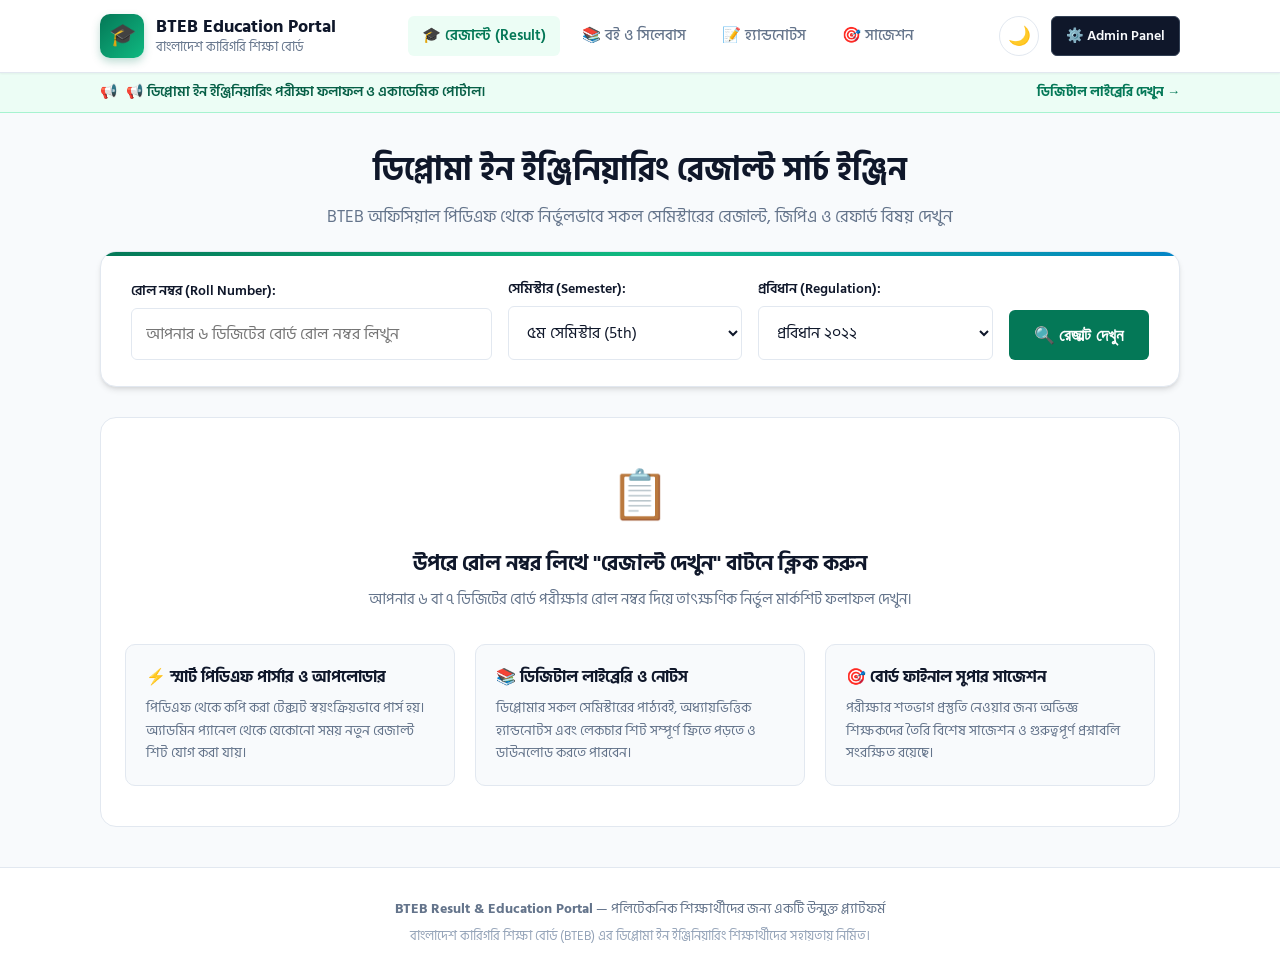
==== index.html @ e3c7a49f "Enforce 100% real PDF results with zero demo policy, and implement multi-PDF non-blocking streaming " ====
<!DOCTYPE html>
<html lang="bn">
<head>
    <meta charset="UTF-8">
    <meta name="viewport" content="width=device-width, initial-scale=1.0">
    <title>BTEB Result & Education Portal | বাংলাদেশ কারিগরি শিক্ষা বোর্ড</title>
    <meta name="description" content="বাংলাদেশ কারিগরি শিক্ষা বোর্ডের পলিটেকনিক শিক্ষার্থীদের জন্য আধুনিক রেজাল্ট সার্চ ইঞ্জিন ও শিক্ষা পোর্টাল">
    <link rel="stylesheet" href="css/style.css">
    <link rel="stylesheet" href="css/print.css" media="print">
    <!-- Google Fonts for Bengali -->
    <link rel="preconnect" href="https://fonts.googleapis.com">
    <link rel="preconnect" href="https://fonts.gstatic.com" crossorigin>
    <link href="https://fonts.googleapis.com/css2?family=Hind+Siliguri:wght@400;500;600;700;800&display=swap" rel="stylesheet">
</head>
<body>

    <!-- ================= Top Navbar ================= -->
    <header class="navbar no-print">
        <div class="container">
            <a href="index.html" class="nav-brand">
                <div class="logo-badge">🎓</div>
                <div class="brand-text">
                    <h1 id="brandPortalTitle">BTEB Education Portal</h1>
                    <p>বাংলাদেশ কারিগরি শিক্ষা বোর্ড</p>
                </div>
            </a>

            <!-- Modular Navigation Menu -->
            <nav>
                <ul class="nav-menu">
                    <li>
                        <a href="index.html" class="nav-link active" id="navLinkResult">
                            <span>🎓 রেজাল্ট (Result)</span>
                            <span class="nav-badge" id="badgeResult" style="display:none;">Active</span>
                        </a>
                    </li>
                    <li>
                        <a href="materials.html?cat=book" class="nav-link" id="navLinkBooks">
                            <span>📚 বই ও সিলেবাস</span>
                            <span class="nav-badge" id="badgeBooks">Active</span>
                        </a>
                    </li>
                    <li>
                        <a href="materials.html?cat=note" class="nav-link" id="navLinkNotes">
                            <span>📝 হ্যান্ডনোটস</span>
                            <span class="nav-badge" id="badgeNotes">Active</span>
                        </a>
                    </li>
                    <li>
                        <a href="materials.html?cat=suggestion" class="nav-link" id="navLinkSuggestions">
                            <span>🎯 সাজেশন</span>
                            <span class="nav-badge" id="badgeSuggestions">Active</span>
                        </a>
                    </li>
                </ul>
            </nav>

            <div class="nav-actions">
                <button type="button" class="theme-toggle-btn no-print" id="themeToggleBtn" title="ডার্ক / লাইট মোড পরিবর্তন করুন">
                    <span id="themeIcon">🌙</span>
                </button>
                <a href="admin.html" class="btn btn-admin" style="text-decoration:none">
                    ⚙️ Admin Panel
                </a>
            </div>
        </div>
    </header>

    <!-- Top Announcement Notice Bar (Controlled by Admin Settings) -->
    <div id="siteNoticeBar" class="hidden no-print" style="background:#ecfdf5;border-bottom:1px solid #a7f3d0;padding:8px 0;font-size:0.88rem;color:#065f46;">
        <div class="container" style="display:flex;align-items:center;justify-content:space-between;flex-wrap:wrap;gap:8px;">
            <div style="display:flex;align-items:center;gap:8px;">
                <span style="font-weight:700;">📢</span>
                <span id="siteNoticeText" style="font-weight:600;">ডিপ্লোমা ইন ইঞ্জিনিয়ারিং পরীক্ষা ফলাফল ও নতুন সেমিস্টারের বই-সাজেশন আপডেট করা হয়েছে।</span>
            </div>
            <a href="materials.html" style="color:#047857;font-weight:700;text-decoration:none;font-size:0.82rem;">
                ডিজিটাল লাইব্রেরি দেখুন &rarr;
            </a>
        </div>
    </div>

    <!-- Maintenance Banner (shown when server is OFF) -->
    <div class="maintenance-banner hidden no-print" id="maintenanceBanner">
        <div class="container">
            <div class="maintenance-banner-inner">
                <span class="maintenance-icon">🔧</span>
                <div class="maintenance-text">
                    <strong>রেজাল্ট সার্ভার সাময়িকভাবে বন্ধ আছে</strong>
                    <p id="maintenanceBannerMsg">রেজাল্ট আপলোডের কাজ চলছে, কিছুক্ষণ পর চেষ্টা করুন।</p>
                </div>
            </div>
        </div>
    </div>

    <!-- ================= Main Content Container ================= -->
    <main class="container">
        
        <!-- Hero Title -->
        <section class="hero-section no-print">
            <h2 class="hero-title">ডিপ্লোমা ইন ইঞ্জিনিয়ারিং রেজাল্ট সার্চ ইঞ্জিন</h2>
            <p class="hero-subtitle">BTEB অফিসিয়াল পিডিএফ থেকে নির্ভুলভাবে সকল সেমিস্টারের রেজাল্ট, জিপিএ ও রেফার্ড বিষয় দেখুন</p>
        </section>

        <!-- Search Box Card -->
        <section class="search-card-wrapper no-print" id="searchSection">
            <div class="search-card">
                <form id="searchForm">
                    <div class="search-form-grid">
                        <div class="form-group">
                            <label for="rollInput" class="form-label">রোল নম্বর (Roll Number):</label>
                            <input 
                                type="text" 
                                id="rollInput" 
                                class="form-input" 
                                placeholder="আপনার ৬ ডিজিটের বোর্ড রোল নম্বর লিখুন" 
                                autocomplete="off"
                                required
                            >
                        </div>
                        <div class="form-group">
                            <label for="semesterSelect" class="form-label">সেমিস্টার (Semester):</label>
                            <select id="semesterSelect" class="form-select">
                                <option value="">সকল সেমিস্টার (All)</option>
                                <option value="1">১ম সেমিস্টার (1st)</option>
                                <option value="2">২য় সেমিস্টার (2nd)</option>
                                <option value="3">৩য় সেমিস্টার (3rd)</option>
                                <option value="4">৪র্থ সেমিস্টার (4th)</option>
                                <option value="5" selected>৫ম সেমিস্টার (5th)</option>
                                <option value="6">৬ষ্ঠ সেমিস্টার (6th)</option>
                                <option value="7">৭ম সেমিস্টার (7th)</option>
                                <option value="8">৮ম সেমিস্টার (8th)</option>
                            </select>
                        </div>
                        <div class="form-group">
                            <label for="regulationSelect" class="form-label">প্রবিধান (Regulation):</label>
                            <select id="regulationSelect" class="form-select">
                                <option value="2022" selected>প্রবিধান ২০২২</option>
                                <option value="2016">প্রবিধান ২০১৬</option>
                                <option value="2010">প্রবিধান ২০১০</option>
                            </select>
                        </div>
                        <button type="submit" class="btn btn-primary search-submit-btn" id="searchBtn">
                            🔍 রেজাল্ট দেখুন
                        </button>
                    </div>
                </form>
            </div>
        </section>

        <!-- High-Performance Skeleton Loading Shimmer (During Search) -->
        <div id="skeletonLoader" class="skeleton-container hidden no-print">
            <div class="skeleton-box skeleton-header"></div>
            <div class="skeleton-grid">
                <div class="skeleton-box skeleton-info"></div>
                <div class="skeleton-box skeleton-info"></div>
                <div class="skeleton-box skeleton-info"></div>
                <div class="skeleton-box skeleton-info"></div>
            </div>
            <div class="skeleton-box skeleton-table"></div>
        </div>

        <!-- Result Container (Dynamic Marksheet) -->
        <div id="resultContainer" class="hidden"></div>

        <!-- Initial Welcome / Feature Highlights (Hidden when result is shown) -->
        <section class="empty-state-card no-print" id="emptyState">
            <div class="empty-icon">📋</div>
            <h3 style="font-size: 1.3rem; font-weight: 700; color: #0f172a; margin-bottom: 8px;">
                উপরে রোল নম্বর লিখে "রেজাল্ট দেখুন" বাটনে ক্লিক করুন
            </h3>
            <p style="color: #64748b; font-size: 0.95rem; max-width: 600px; margin: 0 auto;">
                আপনার ৬ বা ৭ ডিজিটের বোর্ড পরীক্ষার রোল নম্বর দিয়ে তাৎক্ষণিক নির্ভুল মার্কশিট ফলাফল দেখুন।
            </p>

            <div class="features-grid">
                <a href="admin.html" class="feature-box" style="text-decoration:none;color:inherit;">
                    <h4>⚡ স্মার্ট পিডিএফ পার্সার ও আপলোডার</h4>
                    <p>পিডিএফ থেকে কপি করা টেক্সট স্বয়ংক্রিয়ভাবে পার্স হয়। অ্যাডমিন প্যানেল থেকে যেকোনো সময় নতুন রেজাল্ট শিট যোগ করা যায়।</p>
                </a>
                <a href="materials.html?cat=book" class="feature-box" style="text-decoration:none;color:inherit;">
                    <h4>📚 ডিজিটাল লাইব্রেরি ও নোটস</h4>
                    <p>ডিপ্লোমার সকল সেমিস্টারের পাঠ্যবই, অধ্যায়ভিত্তিক হ্যান্ডনোটস এবং লেকচার শিট সম্পূর্ণ ফ্রিতে পড়তে ও ডাউনলোড করতে পারবেন।</p>
                </a>
                <a href="materials.html?cat=suggestion" class="feature-box" style="text-decoration:none;color:inherit;">
                    <h4>🎯 বোর্ড ফাইনাল সুপার সাজেশন</h4>
                    <p>পরীক্ষার শতভাগ প্রস্তুতি নেওয়ার জন্য অভিজ্ঞ শিক্ষকদের তৈরি বিশেষ সাজেশন ও গুরুত্বপূর্ণ প্রশ্নাবলি সংরক্ষিত রয়েছে।</p>
                </a>
            </div>
        </section>

    </main>

    <!-- Coming Soon Modal (Used when any menu is toggled OFF by admin) -->
    <div class="modal-overlay hidden" id="comingSoonModal">
        <div class="modal-content" style="max-width: 480px; text-align: center;">
            <div class="modal-body" style="padding: 36px 24px;">
                <div style="font-size: 48px; margin-bottom: 14px;">🚀</div>
                <h3 id="comingSoonTitle" style="font-size: 1.35rem; font-weight: 800; color: #0f172a; margin-bottom: 10px;">
                    শীঘ্রই আসছে!
                </h3>
                <p id="comingSoonDesc" style="color: #64748b; font-size: 0.95rem; line-height: 1.7; margin-bottom: 24px;">
                    অ্যাডমিন প্যানেল থেকে এই ফিচারটি সাময়িকভাবে বন্ধ রাখা হয়েছে। শীঘ্রই এটি সক্রিয় করা হবে।
                </p>
                <button type="button" class="btn btn-primary" id="closeComingSoonBtn" style="min-width: 140px;">
                    ঠিক আছে
                </button>
            </div>
        </div>
    </div>

    <!-- Site Footer -->
    <footer class="site-footer no-print">
        <div class="container">
            <p><strong>BTEB Result & Education Portal</strong> — পলিটেকনিক শিক্ষার্থীদের জন্য একটি উন্মুক্ত প্ল্যাটফর্ম</p>
            <p style="margin-top: 6px; font-size: 0.8rem; color: #94a3b8;">
                বাংলাদেশ কারিগরি শিক্ষা বোর্ড (BTEB) এর ডিপ্লোমা ইন ইঞ্জিনিয়ারিং শিক্ষার্থীদের সহায়তায় নির্মিত।
            </p>
        </div>
    </footer>

    <!-- Celebration Confetti Overlay Canvas -->
    <canvas id="confettiCanvas" class="no-print"></canvas>

    <!-- Scripts -->
    <script src="js/parser.js"></script>
    <script src="js/data.js"></script>
    <script src="js/results_database.js"></script>
    <script src="js/storage.js"></script>
    <script src="js/app.js"></script>
</body>
</html>
---- css/style.css ----
/* ==========================================================================
   BTEB Result & Education Portal - Main Stylesheet
   Modern, Clean, Modular UI for Polytechnic Students in Bangladesh
   ========================================================================== */

:root {
    --primary: #047857;
    --primary-hover: #065f46;
    --primary-light: #ecfdf5;
    --primary-border: #a7f3d0;
    
    --secondary: #0f172a;
    --secondary-hover: #1e293b;
    
    --success: #16a34a;
    --success-bg: #f0fdf4;
    --success-border: #bbf7d0;
    
    --warning: #d97706;
    --warning-bg: #fffbeb;
    --warning-border: #fde68a;
    
    --danger: #dc2626;
    --danger-bg: #fef2f2;
    --danger-border: #fecaca;
    
    --info: #0284c7;
    --info-bg: #f0f9ff;
    --info-border: #bae6fd;

    --bg-page: #f8fafc;
    --bg-card: #ffffff;
    --text-main: #0f172a;
    --text-muted: #64748b;
    --border-color: #e2e8f0;
    
    --radius-sm: 6px;
    --radius-md: 10px;
    --radius-lg: 16px;
    --shadow-sm: 0 1px 2px 0 rgb(0 0 0 / 0.05);
    --shadow-md: 0 4px 6px -1px rgb(0 0 0 / 0.1), 0 2px 4px -2px rgb(0 0 0 / 0.1);
    --shadow-lg: 0 10px 15px -3px rgb(0 0 0 / 0.1), 0 4px 6px -4px rgb(0 0 0 / 0.1);
}

* {
    box-sizing: border-box;
    margin: 0;
    padding: 0;
}

body {
    font-family: 'Hind Siliguri', 'SolaimanLipi', -apple-system, BlinkMacSystemFont, "Segoe UI", Roboto, "Helvetica Neue", Arial, sans-serif;
    background-color: var(--bg-page);
    color: var(--text-main);
    line-height: 1.6;
    -webkit-font-smoothing: antialiased;
}

.container {
    width: 100%;
    max-width: 1120px;
    margin: 0 auto;
    padding: 0 20px;
}

/* ================= Navbar ================= */
.navbar {
    background: #ffffff;
    border-bottom: 1px solid var(--border-color);
    position: sticky;
    top: 0;
    z-index: 100;
    box-shadow: var(--shadow-sm);
}

.navbar .container {
    display: flex;
    align-items: center;
    justify-content: space-between;
    height: 72px;
}

.nav-brand {
    display: flex;
    align-items: center;
    gap: 12px;
    text-decoration: none;
    color: inherit;
}

.logo-badge {
    background: linear-gradient(135deg, #047857 0%, #10b981 100%);
    color: white;
    width: 44px;
    height: 44px;
    display: flex;
    align-items: center;
    justify-content: center;
    border-radius: var(--radius-md);
    font-size: 22px;
    box-shadow: 0 4px 8px rgba(4, 120, 87, 0.25);
}

.brand-text h1 {
    font-size: 1.15rem;
    font-weight: 700;
    color: var(--secondary);
    line-height: 1.2;
}

.brand-text p {
    font-size: 0.8rem;
    color: var(--text-muted);
}

.nav-menu {
    display: flex;
    align-items: center;
    gap: 8px;
    list-style: none;
}

.nav-link {
    padding: 8px 14px;
    border-radius: var(--radius-sm);
    text-decoration: none;
    font-size: 0.95rem;
    font-weight: 500;
    color: var(--text-muted);
    transition: all 0.2s ease;
    display: inline-flex;
    align-items: center;
    gap: 6px;
    cursor: pointer;
    border: none;
    background: transparent;
}

.nav-link:hover {
    color: var(--primary);
    background-color: var(--primary-light);
}

.nav-link.active {
    color: var(--primary);
    background-color: var(--primary-light);
    font-weight: 600;
}

.nav-badge {
    font-size: 0.7rem;
    background: #e2e8f0;
    color: #475569;
    padding: 2px 6px;
    border-radius: 999px;
    font-weight: 600;
}

.nav-actions {
    display: flex;
    align-items: center;
    gap: 12px;
}

/* ================= Buttons ================= */
.btn {
    display: inline-flex;
    align-items: center;
    justify-content: center;
    gap: 8px;
    padding: 10px 18px;
    font-size: 0.95rem;
    font-weight: 600;
    border-radius: var(--radius-sm);
    border: 1px solid transparent;
    cursor: pointer;
    transition: all 0.2s ease;
    text-decoration: none;
}

.btn-primary {
    background-color: var(--primary);
    color: #ffffff;
}

.btn-primary:hover {
    background-color: var(--primary-hover);
    box-shadow: 0 4px 12px rgba(4, 120, 87, 0.25);
}

.btn-secondary {
    background-color: var(--secondary);
    color: #ffffff;
}

.btn-secondary:hover {
    background-color: var(--secondary-hover);
}

.btn-outline {
    background-color: transparent;
    border-color: var(--border-color);
    color: var(--text-main);
}

.btn-outline:hover {
    border-color: var(--text-muted);
    background-color: #f1f5f9;
}

.btn-admin {
    background-color: #0f172a;
    color: #f8fafc;
    border: 1px solid #334155;
    padding: 8px 14px;
    font-size: 0.88rem;
}

.btn-admin:hover {
    background-color: #1e293b;
    border-color: #475569;
}

/* ================= Hero / Banner ================= */
.hero-section {
    padding: 32px 0 20px;
    text-align: center;
}

.hero-title {
    font-size: 2rem;
    font-weight: 800;
    color: var(--secondary);
    margin-bottom: 8px;
}

.hero-subtitle {
    font-size: 1.05rem;
    color: var(--text-muted);
    max-width: 680px;
    margin: 0 auto;
}

/* ================= Search Card ================= */
.search-card-wrapper {
    margin-bottom: 30px;
}

.search-card {
    background: var(--bg-card);
    border-radius: var(--radius-lg);
    box-shadow: var(--shadow-md);
    border: 1px solid var(--border-color);
    padding: 26px 30px;
    position: relative;
    overflow: hidden;
}

.search-card::before {
    content: '';
    position: absolute;
    top: 0;
    left: 0;
    right: 0;
    height: 4px;
    background: linear-gradient(90deg, #047857 0%, #10b981 50%, #0284c7 100%);
}

.search-form-grid {
    display: grid;
    grid-template-columns: 2fr 1.3fr 1.3fr auto;
    gap: 16px;
    align-items: flex-end;
}

.form-group {
    display: flex;
    flex-direction: column;
    gap: 6px;
}

.form-label {
    font-size: 0.88rem;
    font-weight: 600;
    color: var(--text-main);
}

.form-input, .form-select {
    width: 100%;
    padding: 12px 14px;
    font-size: 1rem;
    border: 1.5px solid var(--border-color);
    border-radius: var(--radius-sm);
    background-color: #ffffff;
    color: var(--text-main);
    transition: all 0.2s ease;
    font-family: inherit;
}

.form-input:focus, .form-select:focus {
    outline: none;
    border-color: var(--primary);
    box-shadow: 0 0 0 3px rgba(4, 120, 87, 0.15);
}

.search-submit-btn {
    height: 50px;
    font-size: 1.05rem;
    padding: 0 24px;
    white-space: nowrap;
}

/* Quick Demo Bar */
.quick-demo-bar {
    margin-top: 20px;
    padding-top: 18px;
    border-top: 1px dashed var(--border-color);
    display: flex;
    flex-wrap: wrap;
    align-items: center;
    gap: 10px;
}

.quick-demo-label {
    font-size: 0.85rem;
    font-weight: 600;
    color: var(--text-muted);
}

.demo-pills-list {
    display: flex;
    flex-wrap: wrap;
    gap: 8px;
}

.demo-pill {
    display: inline-flex;
    align-items: center;
    gap: 6px;
    padding: 5px 11px;
    border-radius: 999px;
    font-size: 0.82rem;
    font-weight: 600;
    cursor: pointer;
    border: 1px solid transparent;
    transition: all 0.2s ease;
    background: #f1f5f9;
    color: var(--text-main);
}

.demo-pill:hover {
    transform: translateY(-1px);
    box-shadow: var(--shadow-sm);
}

.demo-pill.pill-success {
    background-color: var(--success-bg);
    border-color: var(--success-border);
    color: var(--success);
}

.demo-pill.pill-warning {
    background-color: var(--warning-bg);
    border-color: var(--warning-border);
    color: var(--warning);
}

.demo-pill.pill-danger {
    background-color: var(--danger-bg);
    border-color: var(--danger-border);
    color: var(--danger);
}

.pill-roll {
    font-family: monospace;
    font-weight: 700;
}

/* ================= Empty / Welcome State ================= */
.empty-state-card {
    background: var(--bg-card);
    border-radius: var(--radius-lg);
    border: 1px solid var(--border-color);
    padding: 40px 24px;
    text-align: center;
    margin-bottom: 40px;
}

.empty-icon {
    font-size: 48px;
    margin-bottom: 12px;
}

.features-grid {
    display: grid;
    grid-template-columns: repeat(3, 1fr);
    gap: 20px;
    margin-top: 32px;
    text-align: left;
}

.feature-box {
    padding: 20px;
    background: #f8fafc;
    border: 1px solid var(--border-color);
    border-radius: var(--radius-md);
}

.feature-box h4 {
    font-size: 1rem;
    font-weight: 700;
    margin-bottom: 6px;
    color: var(--secondary);
}

.feature-box p {
    font-size: 0.88rem;
    color: var(--text-muted);
}

/* ================= Result Marksheet ================= */
.result-card {
    background: #ffffff;
    border-radius: var(--radius-lg);
    box-shadow: var(--shadow-lg);
    border: 1px solid var(--border-color);
    padding: 32px;
    margin-bottom: 40px;
    position: relative;
}

.card-header-bar {
    display: flex;
    justify-content: space-between;
    align-items: center;
    border-bottom: 2px solid #e2e8f0;
    padding-bottom: 20px;
    margin-bottom: 20px;
}

.board-brand {
    display: flex;
    align-items: center;
    gap: 16px;
}

.govt-logo {
    color: var(--primary);
}

.board-title {
    font-size: 1.35rem;
    font-weight: 800;
    color: var(--secondary);
    line-height: 1.2;
}

.board-subtitle {
    font-size: 0.85rem;
    font-weight: 600;
    color: var(--text-muted);
    letter-spacing: 0.5px;
}

.exam-title {
    font-size: 0.95rem;
    color: var(--primary);
    font-weight: 700;
    margin-top: 4px;
}

.print-actions {
    display: flex;
    gap: 10px;
}

/* Status Banner */
.status-banner {
    display: flex;
    justify-content: space-between;
    align-items: center;
    padding: 16px 20px;
    border-radius: var(--radius-md);
    margin-bottom: 24px;
    border: 1.5px solid transparent;
}

.banner-success {
    background-color: var(--success-bg);
    border-color: var(--success-border);
}

.banner-warning {
    background-color: var(--warning-bg);
    border-color: var(--warning-border);
}

.banner-danger {
    background-color: var(--danger-bg);
    border-color: var(--danger-border);
}

.status-left {
    display: flex;
    align-items: center;
    gap: 14px;
}

.status-icon {
    width: 38px;
    height: 38px;
    display: flex;
    align-items: center;
    justify-content: center;
    border-radius: 50%;
    font-size: 20px;
    font-weight: 800;
    background: #ffffff;
    box-shadow: var(--shadow-sm);
}

.banner-success .status-icon { color: var(--success); }
.banner-warning .status-icon { color: var(--warning); }
.banner-danger .status-icon { color: var(--danger); }

.status-label {
    display: block;
    font-size: 0.8rem;
    font-weight: 600;
    color: var(--text-muted);
    text-transform: uppercase;
}

.status-value {
    font-size: 1.25rem;
    font-weight: 800;
}

.banner-success .status-value { color: var(--success); }
.banner-warning .status-value { color: var(--warning); }
.banner-danger .status-value { color: var(--danger); }

.status-right {
    display: flex;
    align-items: center;
    gap: 10px;
}

.cgpa-pill {
    background: #ffffff;
    padding: 6px 14px;
    border-radius: 999px;
    font-size: 0.95rem;
    font-weight: 600;
    border: 1px solid var(--border-color);
    box-shadow: var(--shadow-sm);
}

.reg-pill {
    background: rgba(0, 0, 0, 0.05);
    padding: 6px 12px;
    border-radius: 999px;
    font-size: 0.85rem;
    font-weight: 600;
}

/* Student Info Grid */
.student-info-grid {
    display: grid;
    grid-template-columns: repeat(3, 1fr);
    gap: 16px;
    background: #f8fafc;
    border: 1px solid var(--border-color);
    border-radius: var(--radius-md);
    padding: 18px 20px;
    margin-bottom: 26px;
}

.info-item {
    display: flex;
    flex-direction: column;
}

.info-label {
    font-size: 0.8rem;
    color: var(--text-muted);
    font-weight: 600;
}

.info-val {
    font-size: 0.95rem;
    font-weight: 600;
    color: var(--secondary);
}

/* Section Title */
.section-title-wrap {
    display: flex;
    justify-content: space-between;
    align-items: center;
    margin-bottom: 14px;
}

.section-title {
    font-size: 1.1rem;
    font-weight: 700;
    color: var(--secondary);
}

/* Marksheet Table */
.table-responsive {
    overflow-x: auto;
    margin-bottom: 26px;
}

.marksheet-table {
    width: 100%;
    border-collapse: collapse;
    background: #ffffff;
    border: 1px solid var(--border-color);
    border-radius: var(--radius-md);
    overflow: hidden;
}

.marksheet-table th {
    background: #f1f5f9;
    color: var(--secondary);
    font-weight: 700;
    padding: 12px 16px;
    font-size: 0.9rem;
    text-align: left;
    border-bottom: 1.5px solid var(--border-color);
}

.marksheet-table td {
    padding: 12px 16px;
    font-size: 0.92rem;
    border-bottom: 1px solid var(--border-color);
}

.marksheet-table tr:last-child td {
    border-bottom: none;
}

.marksheet-table tr.row-highlight {
    background-color: #f0fdf4;
}

.marksheet-table tr:hover {
    background-color: #f8fafc;
}

/* Tags & Badges */
.tag {
    display: inline-block;
    padding: 3px 10px;
    border-radius: 999px;
    font-size: 0.8rem;
    font-weight: 600;
}

.tag-success { background: var(--success-bg); color: var(--success); }
.tag-danger { background: var(--danger-bg); color: var(--danger); }
.tag-warning { background: var(--warning-bg); color: var(--warning); }
.tag-muted { background: #f1f5f9; color: #94a3b8; }

.badge {
    display: inline-block;
    padding: 2px 8px;
    border-radius: var(--radius-sm);
    font-size: 0.75rem;
    font-weight: 600;
}

.badge-accent { background: #dcfce7; color: #15803d; }
.badge-neutral { background: #f1f5f9; color: #475569; }

/* Referred Subjects */
.referred-section {
    background: #fffbeb;
    border: 1.5px solid #fde68a;
    border-radius: var(--radius-md);
    padding: 20px;
    margin-bottom: 26px;
}

.referred-title {
    font-size: 1.05rem;
    font-weight: 800;
    color: #b45309;
    margin-bottom: 4px;
}

.referred-subtitle {
    font-size: 0.85rem;
    color: #92400e;
    margin-bottom: 16px;
}

.subject-cards-grid {
    display: grid;
    grid-template-columns: repeat(auto-fill, minmax(240px, 1fr));
    gap: 12px;
}

.subject-card {
    background: #ffffff;
    border-radius: var(--radius-sm);
    padding: 12px 14px;
    box-shadow: var(--shadow-sm);
    border: 1px solid #fde68a;
    display: flex;
    flex-direction: column;
    gap: 4px;
}

.subject-card.badge-danger {
    border-left: 4px solid var(--danger);
}

.subject-card.badge-warning {
    border-left: 4px solid var(--warning);
}

.subject-card.badge-info {
    border-left: 4px solid var(--info);
}

.sub-code-row {
    display: flex;
    justify-content: space-between;
    align-items: center;
}

.sub-code {
    font-family: monospace;
    font-size: 1.1rem;
    font-weight: 800;
    color: var(--secondary);
}

.sub-type-badge {
    font-size: 0.72rem;
    font-weight: 700;
    padding: 2px 6px;
    border-radius: 4px;
    background: #fef3c7;
    color: #92400e;
}

.sub-name {
    font-size: 0.88rem;
    font-weight: 600;
    color: var(--secondary);
}

.sub-instruction {
    font-size: 0.78rem;
    color: var(--text-muted);
}

/* Footer / Disclaimer */
.marksheet-footer {
    border-top: 1px dashed var(--border-color);
    padding-top: 18px;
    margin-top: 10px;
}

.disclaimer-text {
    font-size: 0.8rem;
    color: var(--text-muted);
    text-align: center;
}

.print-only {
    display: none;
}

/* ================= Not Found Card ================= */
.result-not-found {
    background: #ffffff;
    border-radius: var(--radius-lg);
    border: 1px solid var(--border-color);
    padding: 40px 24px;
    text-align: center;
    box-shadow: var(--shadow-md);
    margin-bottom: 40px;
}

.not-found-icon {
    font-size: 48px;
    margin-bottom: 12px;
}

.not-found-title {
    font-size: 1.35rem;
    font-weight: 800;
    color: var(--secondary);
    margin-bottom: 10px;
}

.not-found-desc {
    font-size: 0.95rem;
    color: var(--text-muted);
    max-width: 580px;
    margin: 0 auto 24px;
    line-height: 1.8;
}

.not-found-actions {
    display: flex;
    justify-content: center;
    gap: 12px;
}

/* ================= Modals ================= */
.modal-overlay {
    position: fixed;
    top: 0;
    left: 0;
    right: 0;
    bottom: 0;
    background: rgba(15, 23, 42, 0.6);
    backdrop-filter: blur(4px);
    display: flex;
    align-items: center;
    justify-content: center;
    z-index: 1000;
    padding: 20px;
}

.modal-content {
    background: #ffffff;
    border-radius: var(--radius-lg);
    width: 100%;
    max-width: 720px;
    box-shadow: var(--shadow-lg);
    display: flex;
    flex-direction: column;
    max-height: 90vh;
    overflow: hidden;
}

.modal-header {
    display: flex;
    justify-content: space-between;
    align-items: center;
    padding: 18px 24px;
    border-bottom: 1px solid var(--border-color);
}

.modal-title {
    font-size: 1.2rem;
    font-weight: 700;
    color: var(--secondary);
}

.modal-close-btn {
    background: transparent;
    border: none;
    font-size: 1.4rem;
    cursor: pointer;
    color: var(--text-muted);
}

.modal-body {
    padding: 24px;
    overflow-y: auto;
}

.modal-footer {
    display: flex;
    justify-content: flex-end;
    gap: 12px;
    padding: 16px 24px;
    border-top: 1px solid var(--border-color);
    background: #f8fafc;
}

.raw-textarea {
    width: 100%;
    height: 220px;
    padding: 12px;
    font-family: monospace;
    font-size: 0.85rem;
    border: 1.5px solid var(--border-color);
    border-radius: var(--radius-sm);
    resize: vertical;
    margin-bottom: 14px;
}

.admin-stats-bar {
    display: flex;
    flex-wrap: wrap;
    gap: 10px;
    margin-bottom: 14px;
}

.stat-badge {
    background: #f1f5f9;
    padding: 6px 12px;
    border-radius: var(--radius-sm);
    font-size: 0.82rem;
    font-weight: 600;
}

.stat-badge.stat-success { background: #dcfce7; color: #15803d; }
.stat-badge.stat-warning { background: #fef3c7; color: #b45309; }
.stat-badge.stat-danger { background: #fee2e2; color: #b91c1c; }
.stat-badge.stat-accent { background: #e0f2fe; color: #0369a1; }

/* Utilities */
.hidden { display: none !important; }
.text-center { text-align: center; }
.text-danger { color: var(--danger); }
.text-warning { color: var(--warning); }
.text-primary { color: var(--primary); }
.text-muted { color: var(--text-muted); }
.font-bold { font-weight: 700; }
.font-medium { font-weight: 600; }
.text-xl { font-size: 1.25rem; }
.text-sm { font-size: 0.82rem; }

/* Footer */
.site-footer {
    background: #ffffff;
    border-top: 1px solid var(--border-color);
    padding: 30px 0;
    margin-top: auto;
    text-align: center;
    color: var(--text-muted);
    font-size: 0.88rem;
}

/* ================= Responsive ================= */
@media (max-width: 900px) {
    .search-form-grid {
        grid-template-columns: 1fr 1fr;
    }
    .search-submit-btn {
        grid-column: span 2;
    }
    .student-info-grid {
        grid-template-columns: 1fr 1fr;
    }
    .features-grid {
        grid-template-columns: 1fr;
    }
}

@media (max-width: 640px) {
    .navbar .container {
        flex-direction: column;
        height: auto;
        padding: 14px 20px;
        gap: 12px;
    }
    .nav-menu {
        flex-wrap: wrap;
        justify-content: center;
    }
    .search-form-grid {
        grid-template-columns: 1fr;
    }
    .search-submit-btn {
        grid-column: span 1;
    }
    .student-info-grid {
        grid-template-columns: 1fr;
    }
    .card-header-bar {
        flex-direction: column;
        align-items: flex-start;
        gap: 14px;
    }
    .status-banner {
        flex-direction: column;
        align-items: flex-start;
        gap: 14px;
    }
}


/* ================= Maintenance Banner ================= */
.maintenance-banner {
    background: #fef2f2;
    border-bottom: 2px solid #fecaca;
    padding: 16px 0;
    margin-bottom: 20px;
}

.maintenance-banner-inner {
    display: flex;
    align-items: center;
    gap: 16px;
    background: #ffffff;
    border: 1.5px solid #f87171;
    border-radius: var(--radius-md);
    padding: 14px 20px;
    box-shadow: 0 4px 6px -1px rgba(220, 38, 38, 0.1);
}

.maintenance-icon {
    font-size: 28px;
    animation: wrench 2.5s ease infinite;
}

.maintenance-text strong {
    display: block;
    color: #b91c1c;
    font-size: 1rem;
    font-weight: 700;
}

.maintenance-text p {
    color: #7f1d1d;
    font-size: 0.88rem;
    margin-top: 2px;
}

@keyframes wrench {
    0%, 100% { transform: rotate(0deg); }
    20%, 60% { transform: rotate(-15deg); }
    40%, 80% { transform: rotate(15deg); }
}


/* ==========================================================================
   Step 4: Ultra-Fast High-Performance Design System & GPU Animations
   ========================================================================== */

/* ─── Dark Mode Color Tokens ─── */
[data-theme="dark"] {
    --primary: #10b981;
    --primary-hover: #34d399;
    --primary-light: rgba(16, 185, 129, 0.15);
    --primary-border: rgba(16, 185, 129, 0.35);

    --secondary: #f8fafc;
    --secondary-hover: #e2e8f0;

    --bg-page: #0b1120;
    --bg-card: #1e293b;
    --text-main: #f8fafc;
    --text-muted: #94a3b8;
    --border-color: #334155;

    --success-bg: rgba(22, 163, 74, 0.15);
    --success-border: rgba(34, 197, 94, 0.35);
    --warning-bg: rgba(217, 119, 6, 0.15);
    --warning-border: rgba(245, 158, 11, 0.35);
    --danger-bg: rgba(220, 38, 38, 0.15);
    --danger-border: rgba(239, 68, 68, 0.35);
}

[data-theme="dark"] .navbar {
    background: #0f172a;
    border-bottom-color: #1e293b;
}

[data-theme="dark"] .search-card {
    background: #1e293b;
    border-color: #334155;
}

[data-theme="dark"] .form-input,
[data-theme="dark"] .form-select {
    background: #0f172a;
    border-color: #334155;
    color: #f8fafc;
}

[data-theme="dark"] .student-info-grid {
    background: #0f172a;
    border-color: #334155;
}

[data-theme="dark"] .marksheet-table {
    border-color: #334155;
    background: #1e293b;
}

[data-theme="dark"] .marksheet-table th {
    background: #0f172a;
    color: #f8fafc;
    border-bottom-color: #334155;
}

[data-theme="dark"] .marksheet-table td {
    border-bottom-color: #334155;
    color: #f8fafc;
}

[data-theme="dark"] .marksheet-table tr:hover {
    background-color: rgba(51, 65, 85, 0.4);
}

[data-theme="dark"] .site-footer {
    background: #0f172a;
    border-top-color: #1e293b;
}

[data-theme="dark"] .empty-state-card,
[data-theme="dark"] .feature-box,
[data-theme="dark"] .result-card,
[data-theme="dark"] .result-not-found {
    background: #1e293b;
    border-color: #334155;
    color: #f8fafc;
}

/* ─── Glassmorphism Support ─── */
.glass-effect {
    background: rgba(255, 255, 255, 0.88);
    backdrop-filter: blur(16px);
    -webkit-backdrop-filter: blur(16px);
}

[data-theme="dark"] .glass-effect {
    background: rgba(30, 41, 59, 0.88);
    backdrop-filter: blur(16px);
    -webkit-backdrop-filter: blur(16px);
}

/* ─── Theme Toggle Button ─── */
.theme-toggle-btn {
    width: 40px;
    height: 40px;
    border-radius: 50%;
    border: 1.5px solid var(--border-color);
    background: var(--bg-card);
    color: var(--text-main);
    display: inline-flex;
    align-items: center;
    justify-content: center;
    cursor: pointer;
    font-size: 1.15rem;
    transition: all 0.25s cubic-bezier(0.4, 0, 0.2, 1);
}

.theme-toggle-btn:hover {
    transform: rotate(15deg) scale(1.08);
    border-color: var(--primary);
    box-shadow: 0 0 12px rgba(16, 185, 129, 0.3);
}

/* ─── Shimmer Skeleton Loading State ─── */
.skeleton-container {
    background: var(--bg-card);
    border: 1px solid var(--border-color);
    border-radius: var(--radius-lg);
    padding: 32px;
    margin-bottom: 30px;
    box-shadow: var(--shadow-sm);
}

.skeleton-header {
    height: 80px;
    margin-bottom: 24px;
    width: 100%;
}

.skeleton-grid {
    display: grid;
    grid-template-columns: repeat(auto-fit, minmax(220px, 1fr));
    gap: 16px;
    margin-bottom: 24px;
}

.skeleton-info {
    height: 48px;
}

.skeleton-table {
    height: 220px;
    width: 100%;
}

.skeleton-box {
    background: linear-gradient(90deg, #e2e8f0 25%, #f1f5f9 50%, #e2e8f0 75%);
    background-size: 200% 100%;
    animation: shimmer 1.5s infinite linear;
    border-radius: var(--radius-sm);
}

[data-theme="dark"] .skeleton-box {
    background: linear-gradient(90deg, #1e293b 25%, #334155 50%, #1e293b 75%);
    background-size: 200% 100%;
    animation: shimmer 1.5s infinite linear;
}

@keyframes shimmer {
    0% { background-position: 200% 0; }
    100% { background-position: -200% 0; }
}

/* ─── 60fps Result Card Slide-Up Entrance ─── */
.animate-slide-up {
    animation: slideUpFade 0.45s cubic-bezier(0.16, 1, 0.3, 1) forwards;
    transform-origin: center bottom;
}

@keyframes slideUpFade {
    0% {
        opacity: 0;
        transform: translateY(28px) scale(0.98);
    }
    100% {
        opacity: 1;
        transform: translateY(0) scale(1);
    }
}

/* ─── Confetti Canvas Overlay ─── */
#confettiCanvas {
    position: fixed;
    top: 0;
    left: 0;
    width: 100vw;
    height: 100vh;
    pointer-events: none;
    z-index: 99999;
}

/* ─── Benchmark Performance Chip ─── */
.benchmark-badge {
    display: inline-flex;
    align-items: center;
    gap: 6px;
    padding: 4px 12px;
    border-radius: 999px;
    font-size: 0.78rem;
    font-weight: 700;
    background: rgba(16, 185, 129, 0.12);
    color: #10b981;
    border: 1px solid rgba(16, 185, 129, 0.3);
}

/* ─── Visual GPA Progress Meter ─── */
.gpa-progress-wrap {
    display: flex;
    align-items: center;
    gap: 8px;
}

.gpa-progress-bar {
    flex: 1;
    height: 6px;
    background: rgba(148, 163, 184, 0.2);
    border-radius: 999px;
    overflow: hidden;
}

.gpa-progress-fill {
    height: 100%;
    border-radius: 999px;
    background: linear-gradient(90deg, #10b981, #059669);
    transition: width 0.8s cubic-bezier(0.16, 1, 0.3, 1);
}
---- css/print.css ----
/* ==========================================================================
   BTEB Result & Education Portal - Print Stylesheet
   Formats Marksheet for Clean A4 / PDF Export
   ========================================================================== */

@media print {
    @page {
        size: A4 portrait;
        margin: 15mm 12mm 15mm 12mm;
    }

    body {
        background: #ffffff !important;
        color: #000000 !important;
        font-size: 11pt;
        -webkit-print-color-adjust: exact !important;
        print-color-adjust: exact !important;
    }

    /* Hide non-printable elements */
    .navbar,
    .hero-section,
    .search-card-wrapper,
    .empty-state-card,
    .result-not-found,
    .site-footer,
    .modal-overlay,
    .no-print,
    .print-actions {
        display: none !important;
    }

    /* Marksheet Full Page Layout */
    .result-card {
        border: 2px solid #000000 !important;
        box-shadow: none !important;
        padding: 20px !important;
        margin: 0 !important;
        border-radius: 0 !important;
        background: #ffffff !important;
        page-break-inside: avoid;
    }

    .card-header-bar {
        border-bottom: 2px solid #000000 !important;
        padding-bottom: 12px !important;
        margin-bottom: 16px !important;
    }

    .board-title {
        font-size: 16pt !important;
        color: #000000 !important;
    }

    .board-subtitle {
        font-size: 9pt !important;
        color: #333333 !important;
    }

    .exam-title {
        font-size: 11pt !important;
        color: #000000 !important;
        font-weight: bold !important;
    }

    .status-banner {
        border: 1.5px solid #000000 !important;
        background-color: #f3f4f6 !important;
        padding: 10px 14px !important;
        margin-bottom: 16px !important;
    }

    .status-value {
        color: #000000 !important;
        font-size: 13pt !important;
    }

    .student-info-grid {
        background: #fafafa !important;
        border: 1px solid #cccccc !important;
        padding: 12px 14px !important;
        margin-bottom: 18px !important;
    }

    .info-item {
        font-size: 10pt !important;
    }

    .marksheet-table {
        border: 1.5px solid #000000 !important;
    }

    .marksheet-table th {
        background-color: #e5e7eb !important;
        color: #000000 !important;
        border: 1px solid #999999 !important;
        padding: 8px 10px !important;
        font-size: 9.5pt !important;
    }

    .marksheet-table td {
        border: 1px solid #cccccc !important;
        padding: 7px 10px !important;
        font-size: 9.5pt !important;
    }

    .referred-section {
        border: 1.5px solid #000000 !important;
        background: #fdfdfd !important;
        padding: 12px 14px !important;
        margin-bottom: 18px !important;
    }

    .subject-cards-grid {
        grid-template-columns: repeat(2, 1fr) !important;
        gap: 8px !important;
    }

    .subject-card {
        border: 1px solid #000000 !important;
        padding: 8px 10px !important;
        background: #ffffff !important;
    }

    .print-only {
        display: flex !important;
    }

    .signature-row {
        display: flex !important;
        justify-content: space-between !important;
        margin-top: 50px !important;
        padding-top: 10px !important;
    }

    .sig-col {
        text-align: center;
        width: 28%;
    }

    .sig-line {
        border-top: 1px dashed #000000;
        margin-bottom: 6px;
    }

    .sig-col span {
        font-size: 8.5pt;
        color: #333333;
    }
}
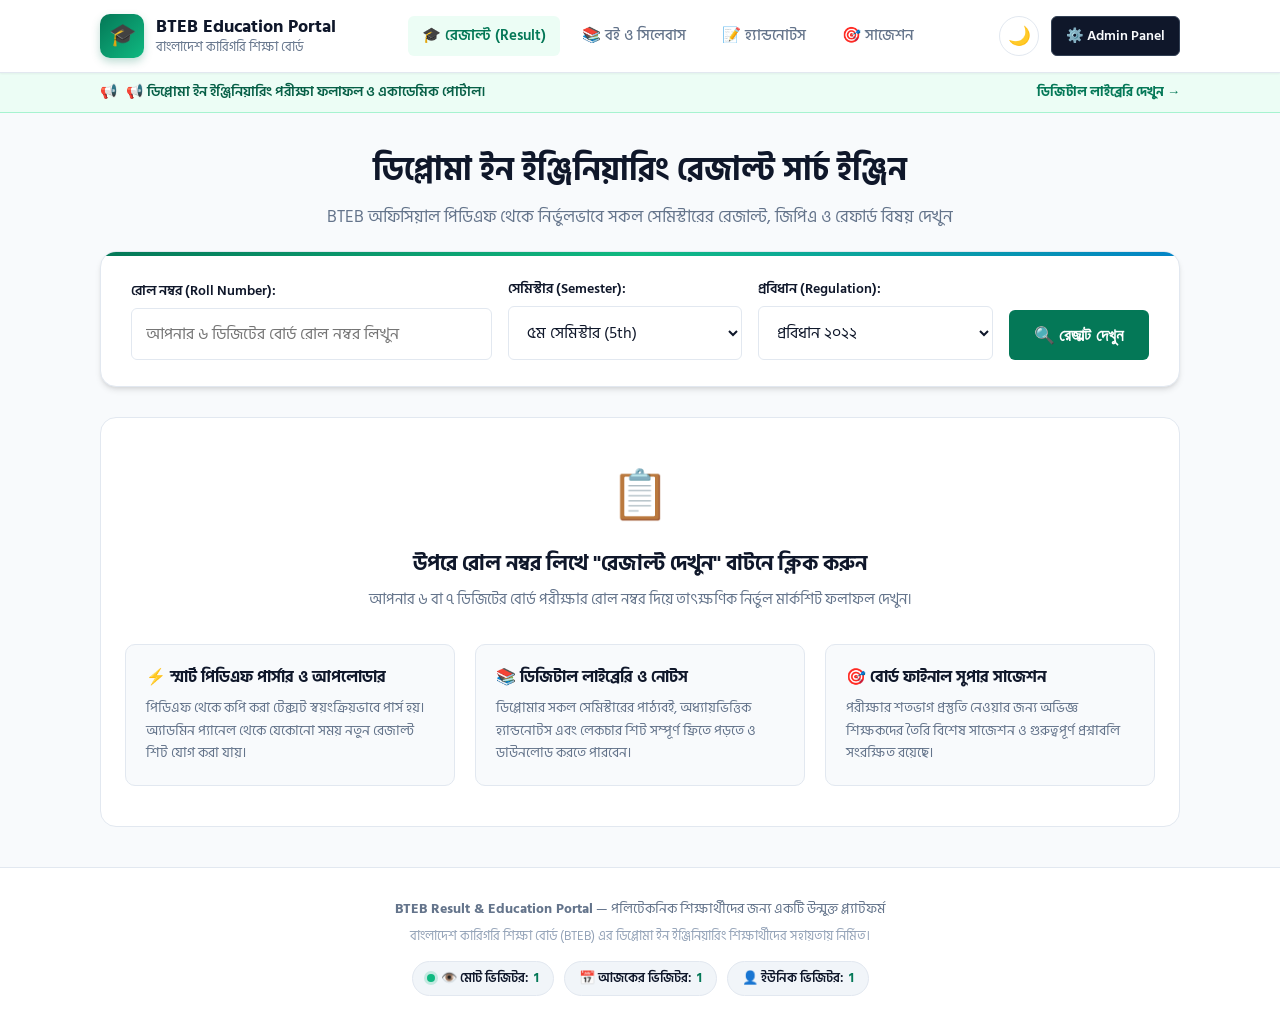
==== commit 6cd57fbb: "Add hybrid visitor_logs analytics, footer live counter, and MySQL/PHP schema/API" ====
--- a/index.html
+++ b/index.html
@@ -104,7 +104,7 @@
         <!-- Search Box Card -->
         <section class="search-card-wrapper no-print" id="searchSection">
             <div class="search-card">
-                <form id="searchForm">
+                <form id="searchForm" onsubmit="event.preventDefault();">
                     <div class="search-form-grid">
                         <div class="form-group">
                             <label for="rollInput" class="form-label">রোল নম্বর (Roll Number):</label>
@@ -215,6 +215,7 @@
             <p style="margin-top: 6px; font-size: 0.8rem; color: #94a3b8;">
                 বাংলাদেশ কারিগরি শিক্ষা বোর্ড (BTEB) এর ডিপ্লোমা ইন ইঞ্জিনিয়ারিং শিক্ষার্থীদের সহায়তায় নির্মিত।
             </p>
+            <div class="visitor-counter-bar" id="visitorFooterCounter"></div>
         </div>
     </footer>
 
@@ -226,6 +227,7 @@
     <script src="js/data.js"></script>
     <script src="js/results_database.js"></script>
     <script src="js/storage.js"></script>
+    <script src="js/visitor.js"></script>
     <script src="js/app.js"></script>
 </body>
 </html>
--- a/css/style.css
+++ b/css/style.css
@@ -930,6 +930,47 @@
     text-align: center;
     color: var(--text-muted);
     font-size: 0.88rem;
+}
+
+.visitor-counter-bar {
+    display: flex;
+    flex-wrap: wrap;
+    justify-content: center;
+    align-items: center;
+    gap: 10px;
+    margin-top: 14px;
+}
+
+.visitor-pill {
+    display: inline-flex;
+    align-items: center;
+    gap: 6px;
+    padding: 6px 14px;
+    border-radius: 999px;
+    background: #f1f5f9;
+    border: 1px solid var(--border-color);
+    color: var(--secondary);
+    font-size: 0.82rem;
+    font-weight: 600;
+}
+
+.visitor-pill strong {
+    color: var(--primary);
+    font-weight: 800;
+}
+
+.visitor-live-dot {
+    width: 8px;
+    height: 8px;
+    border-radius: 50%;
+    background: #10b981;
+    box-shadow: 0 0 0 3px rgba(16, 185, 129, 0.2);
+    animation: visitorPulse 2s infinite;
+}
+
+@keyframes visitorPulse {
+    0%, 100% { transform: scale(1); opacity: 1; }
+    50% { transform: scale(1.18); opacity: 0.75; }
 }
 
 /* ================= Responsive ================= */
@@ -1100,6 +1141,16 @@
     border-top-color: #1e293b;
 }
 
+[data-theme="dark"] .visitor-pill {
+    background: #1e293b;
+    border-color: #334155;
+    color: #e2e8f0;
+}
+
+[data-theme="dark"] .visitor-pill strong {
+    color: #34d399;
+}
+
 [data-theme="dark"] .empty-state-card,
 [data-theme="dark"] .feature-box,
 [data-theme="dark"] .result-card,
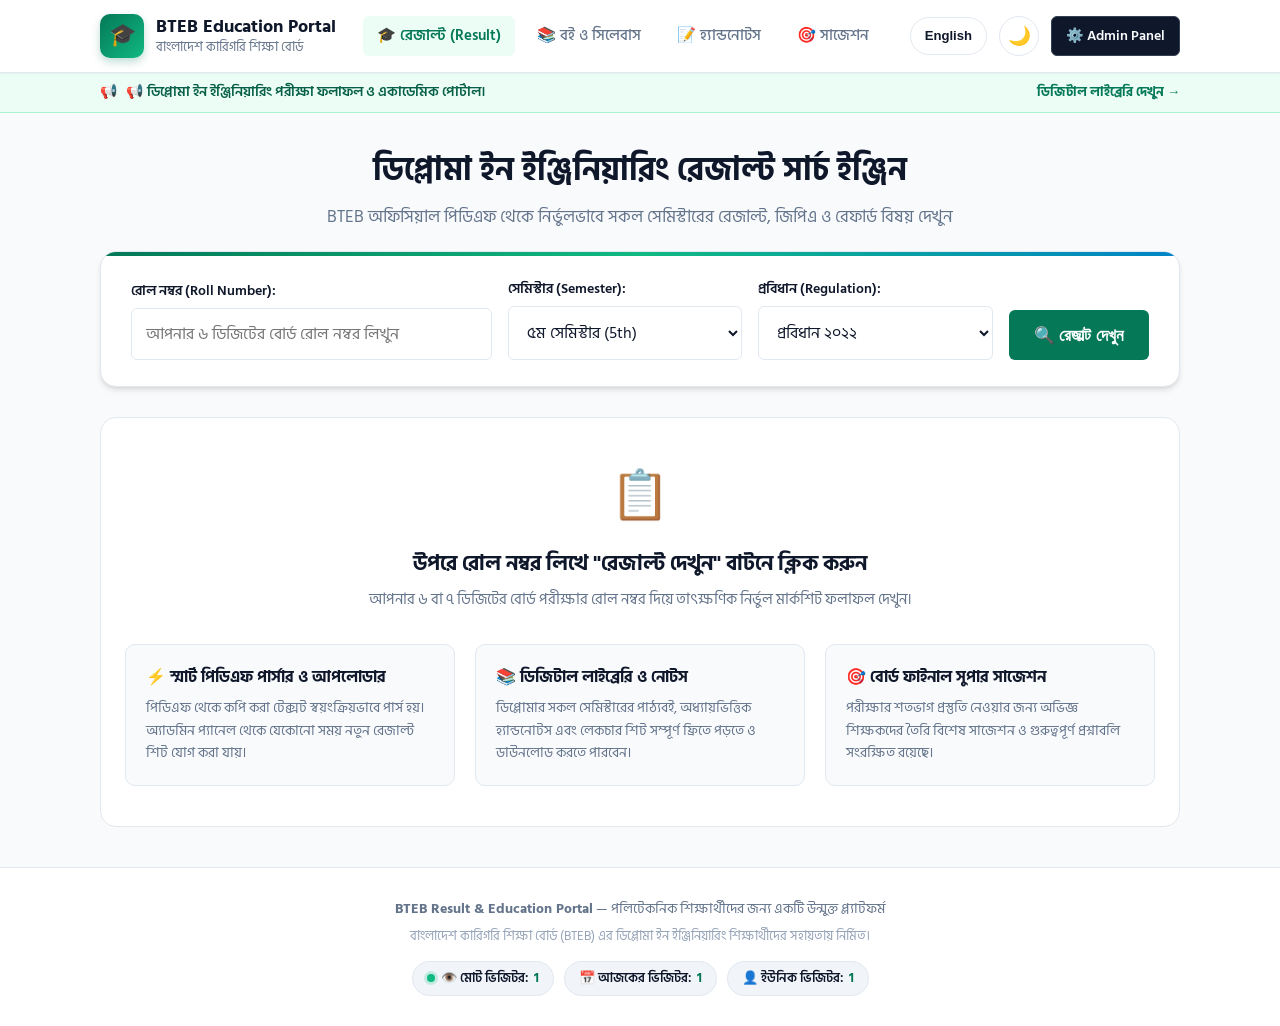
==== commit 74c8a39d: "Add non-destructive Bangla/English language switcher with localStorage persistence" ====
--- a/index.html
+++ b/index.html
@@ -56,6 +56,7 @@
             </nav>
 
             <div class="nav-actions">
+                <button type="button" class="lang-toggle-btn no-print" id="langToggleBtn" title="ভাষা পরিবর্তন করুন / Switch Language">English</button>
                 <button type="button" class="theme-toggle-btn no-print" id="themeToggleBtn" title="ডার্ক / লাইট মোড পরিবর্তন করুন">
                     <span id="themeIcon">🌙</span>
                 </button>
@@ -229,5 +230,6 @@
     <script src="js/storage.js"></script>
     <script src="js/visitor.js"></script>
     <script src="js/app.js"></script>
+    <script src="js/i18n.js"></script>
 </body>
 </html>
--- a/css/style.css
+++ b/css/style.css
@@ -1195,6 +1195,31 @@
     box-shadow: 0 0 12px rgba(16, 185, 129, 0.3);
 }
 
+/* ─── Language Switcher Button (Bangla / English) ─── */
+.lang-toggle-btn {
+    height: 38px;
+    padding: 0 14px;
+    border-radius: 999px;
+    border: 1.5px solid var(--border-color);
+    background: var(--bg-card);
+    color: var(--text-main);
+    display: inline-flex;
+    align-items: center;
+    justify-content: center;
+    cursor: pointer;
+    font-size: 0.82rem;
+    font-weight: 700;
+    white-space: nowrap;
+    transition: all 0.2s ease;
+}
+
+.lang-toggle-btn:hover {
+    border-color: var(--primary);
+    color: var(--primary);
+    transform: translateY(-1px);
+    box-shadow: 0 4px 10px rgba(16, 185, 129, 0.16);
+}
+
 /* ─── Shimmer Skeleton Loading State ─── */
 .skeleton-container {
     background: var(--bg-card);
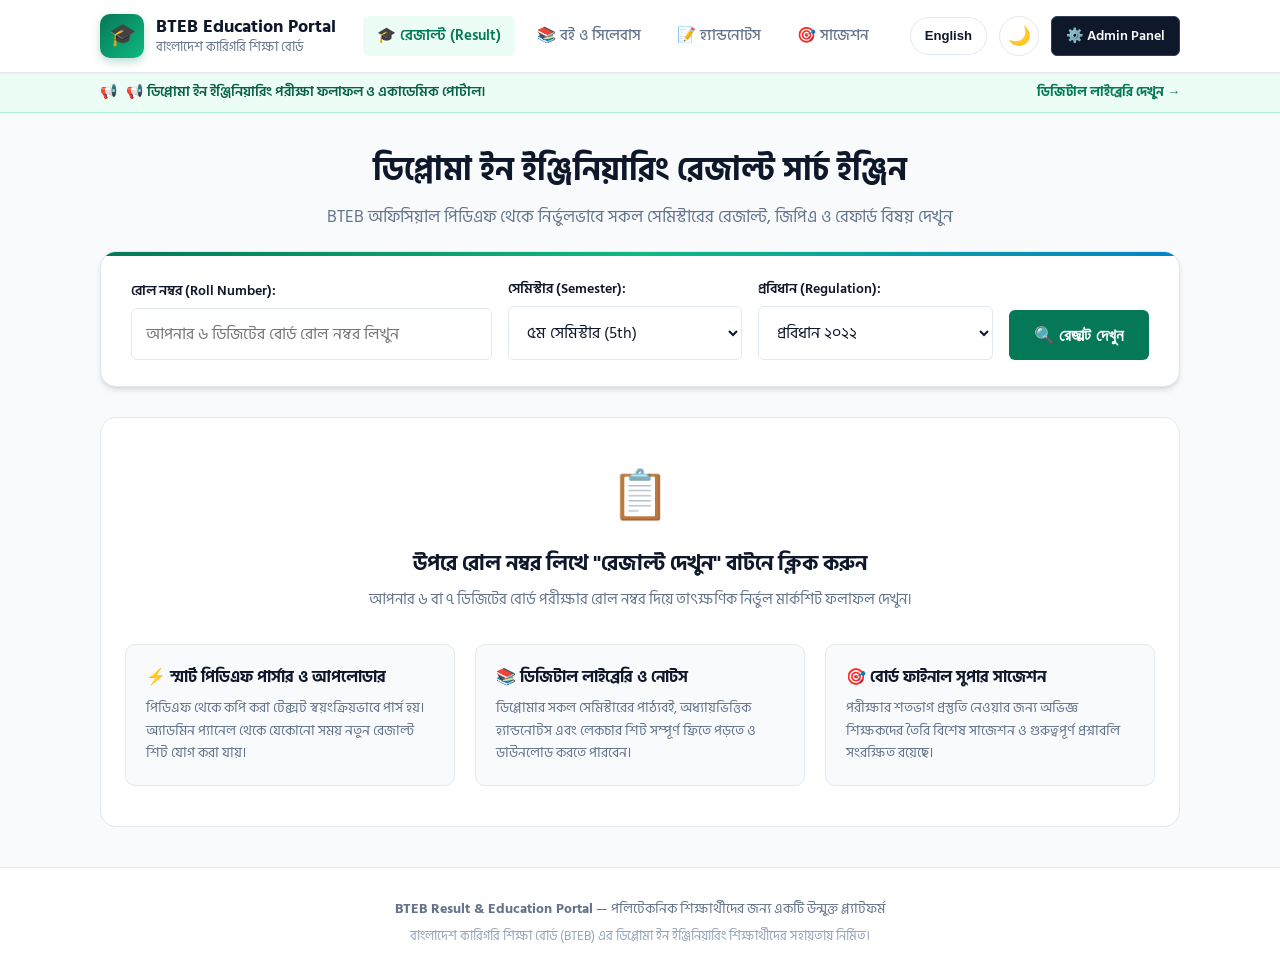
==== commit 649d0769: "Implement centralized global cloud & IndexedDB visitor sync, strict admin-only display, and anti-bot" ====
--- a/index.html
+++ b/index.html
@@ -5,8 +5,11 @@
     <meta name="viewport" content="width=device-width, initial-scale=1.0">
     <title>BTEB Result & Education Portal | বাংলাদেশ কারিগরি শিক্ষা বোর্ড</title>
     <meta name="description" content="বাংলাদেশ কারিগরি শিক্ষা বোর্ডের পলিটেকনিক শিক্ষার্থীদের জন্য আধুনিক রেজাল্ট সার্চ ইঞ্জিন ও শিক্ষা পোর্টাল">
-    <link rel="stylesheet" href="css/style.css">
-    <link rel="stylesheet" href="css/print.css" media="print">
+    <meta http-equiv="Cache-Control" content="no-cache, no-store, must-revalidate">
+    <meta http-equiv="Pragma" content="no-cache">
+    <meta http-equiv="Expires" content="0">
+    <link rel="stylesheet" href="css/style.css?v=20261111_3">
+    <link rel="stylesheet" href="css/print.css?v=20261111_3" media="print">
     <!-- Google Fonts for Bengali -->
     <link rel="preconnect" href="https://fonts.googleapis.com">
     <link rel="preconnect" href="https://fonts.gstatic.com" crossorigin>
@@ -216,7 +219,6 @@
             <p style="margin-top: 6px; font-size: 0.8rem; color: #94a3b8;">
                 বাংলাদেশ কারিগরি শিক্ষা বোর্ড (BTEB) এর ডিপ্লোমা ইন ইঞ্জিনিয়ারিং শিক্ষার্থীদের সহায়তায় নির্মিত।
             </p>
-            <div class="visitor-counter-bar" id="visitorFooterCounter"></div>
         </div>
     </footer>
 
@@ -224,12 +226,12 @@
     <canvas id="confettiCanvas" class="no-print"></canvas>
 
     <!-- Scripts -->
-    <script src="js/parser.js"></script>
-    <script src="js/data.js"></script>
-    <script src="js/results_database.js"></script>
-    <script src="js/storage.js"></script>
-    <script src="js/visitor.js"></script>
-    <script src="js/app.js"></script>
-    <script src="js/i18n.js"></script>
+    <script src="js/parser.js?v=20261111_3"></script>
+    <script src="js/data.js?v=20261111_3"></script>
+    <script src="js/results_database.js?v=20261111_3"></script>
+    <script src="js/storage.js?v=20261111_3"></script>
+    <script src="js/visitor.js?v=20261111_3"></script>
+    <script src="js/app.js?v=20261111_3"></script>
+    <script src="js/i18n.js?v=20261111_3"></script>
 </body>
 </html>
--- a/css/style.css
+++ b/css/style.css
@@ -579,6 +579,9 @@
 .info-item {
     display: flex;
     flex-direction: column;
+    min-width: 0;
+    overflow-wrap: anywhere;
+    word-break: break-word;
 }
 
 .info-label {
@@ -591,6 +594,8 @@
     font-size: 0.95rem;
     font-weight: 600;
     color: var(--secondary);
+    overflow-wrap: anywhere;
+    word-break: break-word;
 }
 
 /* Section Title */
